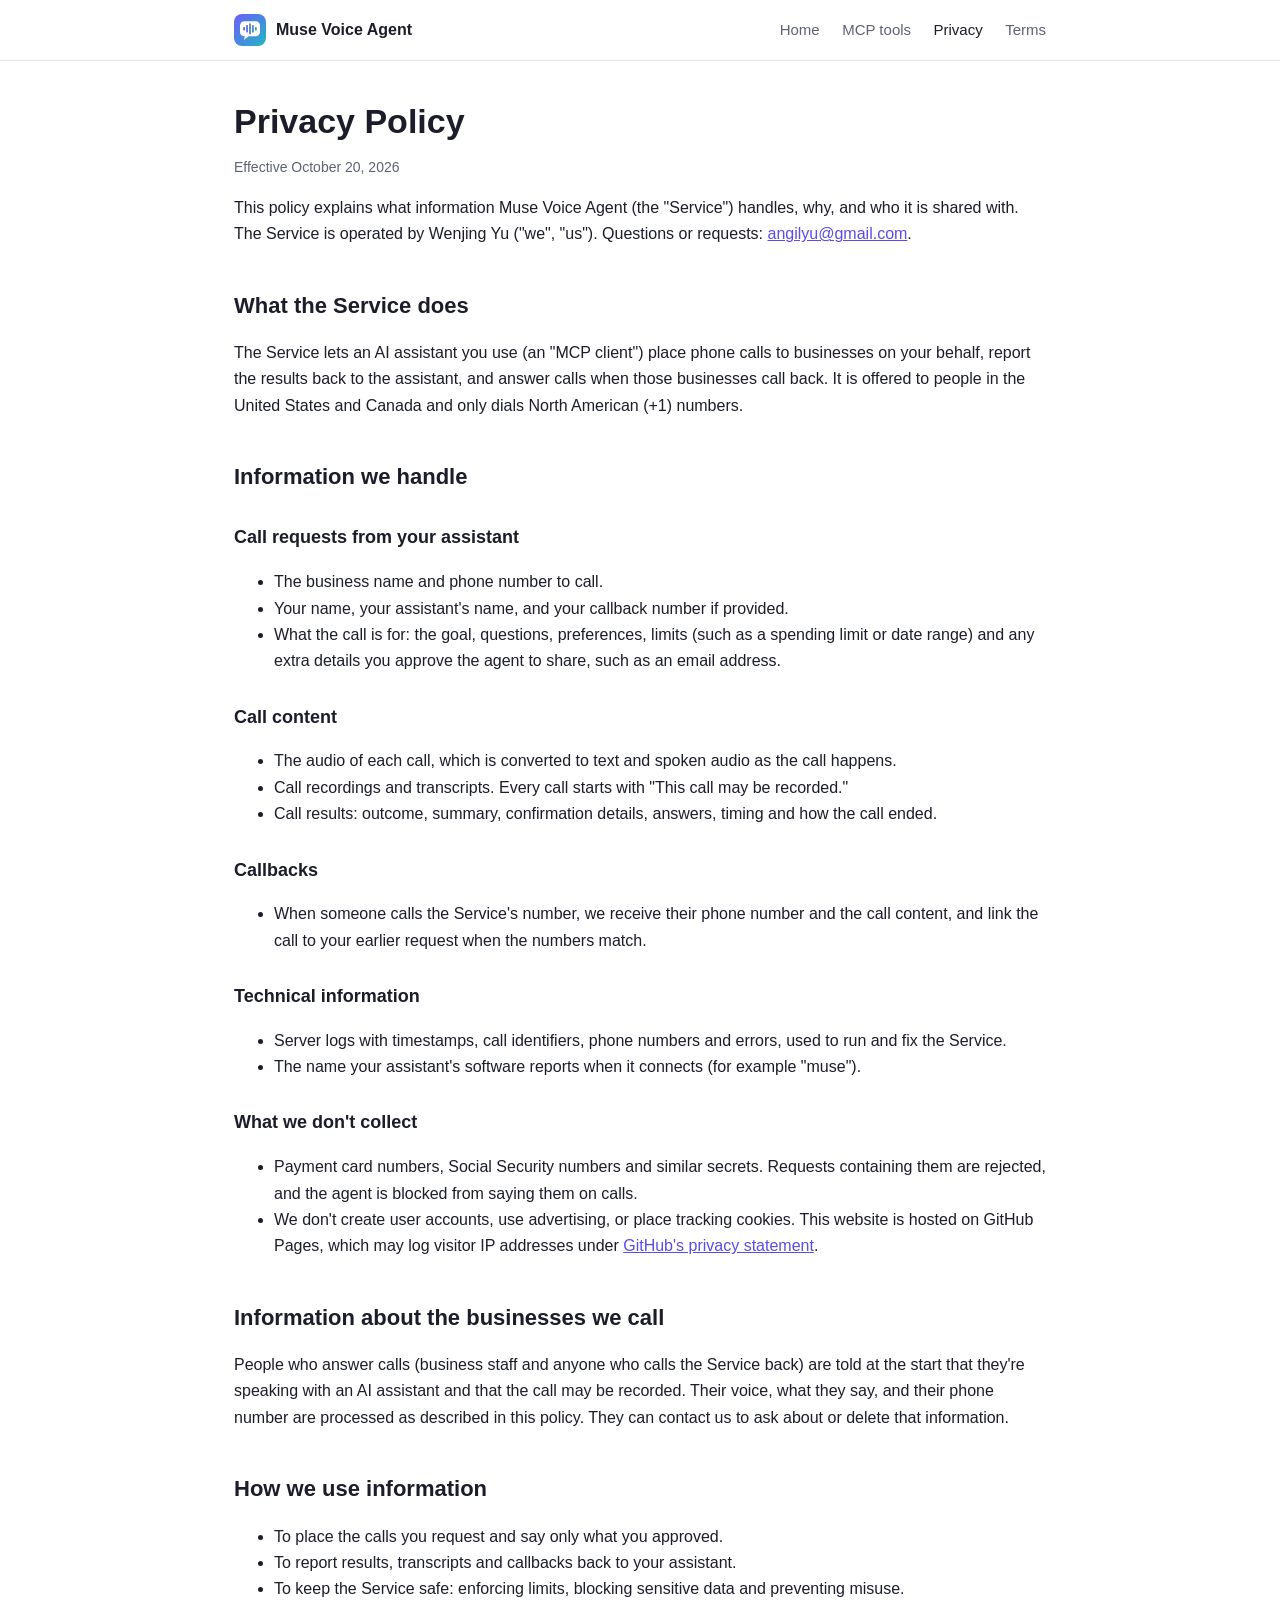
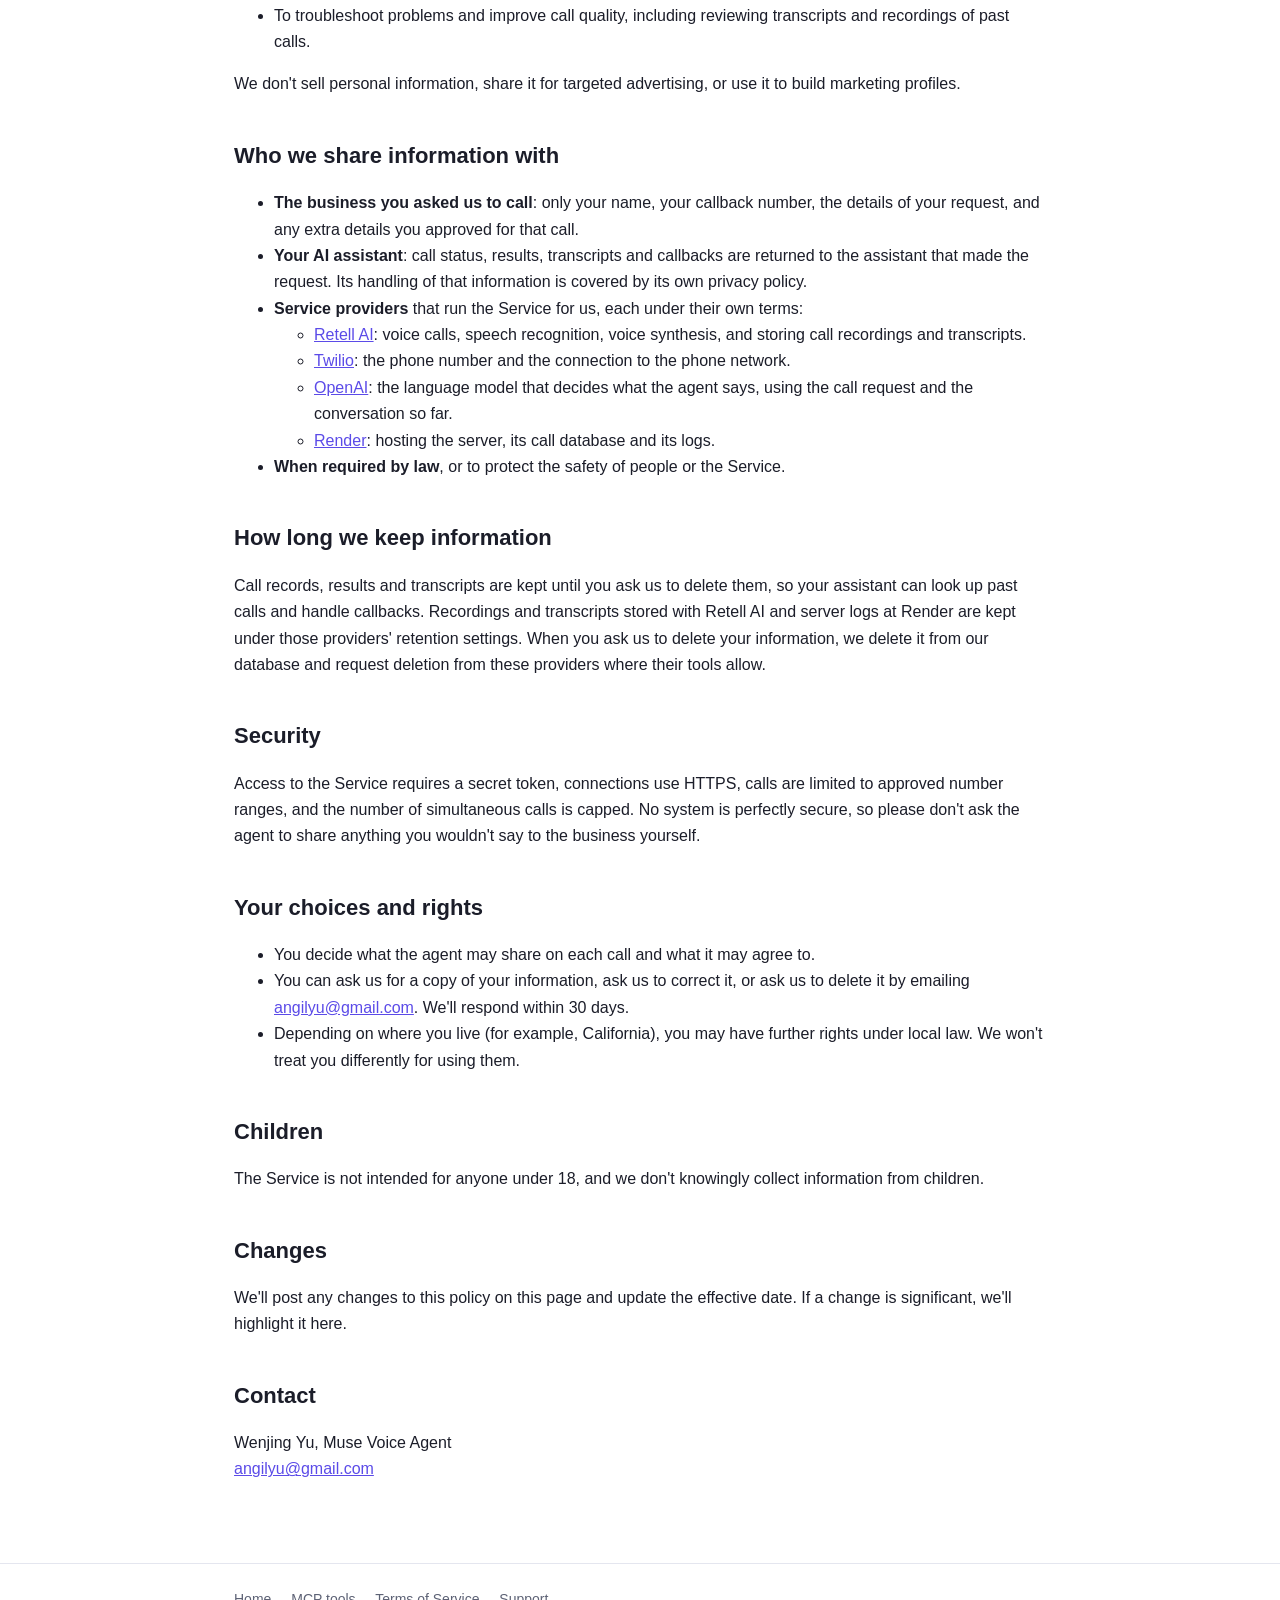
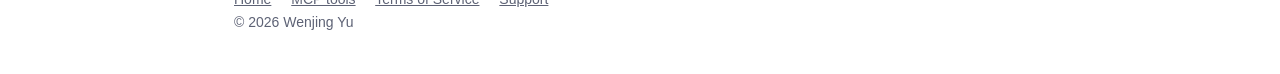
==== docs/privacy.html @ 7538cab0 "Add public website: product page, MCP tool docs, privacy policy, terms and icon Static site in docs/" ====
<!doctype html>
<html lang="en">
<head>
  <meta charset="utf-8">
  <meta name="viewport" content="width=device-width, initial-scale=1">
  <title>Privacy Policy | Muse Voice Agent</title>
  <link rel="icon" type="image/svg+xml" href="icon.svg">
  <link rel="icon" type="image/png" href="icon-512.png">
  <link rel="stylesheet" href="style.css">
</head>
<body>
  <header class="site">
    <div class="wrap">
      <a class="brand" href="./"><img src="icon.svg" alt="">Muse Voice Agent</a>
      <nav>
        <a href="./">Home</a>
        <a href="tools.html">MCP tools</a>
        <a href="privacy.html" aria-current="page">Privacy</a>
        <a href="terms.html">Terms</a>
      </nav>
    </div>
  </header>

  <main class="wrap">
    <h1>Privacy Policy</h1>
    <p class="meta">Effective October 20, 2026</p>

    <p>This policy explains what information Muse Voice Agent (the "Service") handles, why, and who it
      is shared with. The Service is operated by Wenjing Yu ("we", "us"). Questions or requests:
      <a href="mailto:angilyu@gmail.com">angilyu@gmail.com</a>.</p>

    <h2>What the Service does</h2>
    <p>The Service lets an AI assistant you use (an "MCP client") place phone calls to businesses on
      your behalf, report the results back to the assistant, and answer calls when those businesses
      call back. It is offered to people in the United States and Canada and only dials North American
      (+1) numbers.</p>

    <h2>Information we handle</h2>
    <h3>Call requests from your assistant</h3>
    <ul>
      <li>The business name and phone number to call.</li>
      <li>Your name, your assistant's name, and your callback number if provided.</li>
      <li>What the call is for: the goal, questions, preferences, limits (such as a spending limit or
        date range) and any extra details you approve the agent to share, such as an email address.</li>
    </ul>
    <h3>Call content</h3>
    <ul>
      <li>The audio of each call, which is converted to text and spoken audio as the call happens.</li>
      <li>Call recordings and transcripts. Every call starts with "This call may be recorded."</li>
      <li>Call results: outcome, summary, confirmation details, answers, timing and how the call ended.</li>
    </ul>
    <h3>Callbacks</h3>
    <ul>
      <li>When someone calls the Service's number, we receive their phone number and the call content,
        and link the call to your earlier request when the numbers match.</li>
    </ul>
    <h3>Technical information</h3>
    <ul>
      <li>Server logs with timestamps, call identifiers, phone numbers and errors, used to run and fix
        the Service.</li>
      <li>The name your assistant's software reports when it connects (for example "muse").</li>
    </ul>

    <h3>What we don't collect</h3>
    <ul>
      <li>Payment card numbers, Social Security numbers and similar secrets. Requests containing them
        are rejected, and the agent is blocked from saying them on calls.</li>
      <li>We don't create user accounts, use advertising, or place tracking cookies. This website is
        hosted on GitHub Pages, which may log visitor IP addresses under
        <a href="https://docs.github.com/en/site-policy/privacy-policies/github-general-privacy-statement">GitHub's privacy statement</a>.</li>
    </ul>

    <h2>Information about the businesses we call</h2>
    <p>People who answer calls (business staff and anyone who calls the Service back) are told at the
      start that they're speaking with an AI assistant and that the call may be recorded. Their voice,
      what they say, and their phone number are processed as described in this policy. They can
      contact us to ask about or delete that information.</p>

    <h2>How we use information</h2>
    <ul>
      <li>To place the calls you request and say only what you approved.</li>
      <li>To report results, transcripts and callbacks back to your assistant.</li>
      <li>To keep the Service safe: enforcing limits, blocking sensitive data and preventing misuse.</li>
      <li>To troubleshoot problems and improve call quality, including reviewing transcripts and
        recordings of past calls.</li>
    </ul>
    <p>We don't sell personal information, share it for targeted advertising, or use it to build
      marketing profiles.</p>

    <h2>Who we share information with</h2>
    <ul>
      <li><strong>The business you asked us to call</strong>: only your name, your callback number, the
        details of your request, and any extra details you approved for that call.</li>
      <li><strong>Your AI assistant</strong>: call status, results, transcripts and callbacks are returned
        to the assistant that made the request. Its handling of that information is covered by its own
        privacy policy.</li>
      <li><strong>Service providers</strong> that run the Service for us, each under their own terms:
        <ul>
          <li><a href="https://www.retellai.com/privacy-policy">Retell AI</a>: voice calls, speech
            recognition, voice synthesis, and storing call recordings and transcripts.</li>
          <li><a href="https://www.twilio.com/en-us/legal/privacy">Twilio</a>: the phone number and the
            connection to the phone network.</li>
          <li><a href="https://openai.com/policies/privacy-policy/">OpenAI</a>: the language model that
            decides what the agent says, using the call request and the conversation so far.</li>
          <li><a href="https://render.com/privacy">Render</a>: hosting the server, its call database and
            its logs.</li>
        </ul>
      </li>
      <li><strong>When required by law</strong>, or to protect the safety of people or the Service.</li>
    </ul>

    <h2>How long we keep information</h2>
    <p>Call records, results and transcripts are kept until you ask us to delete them, so your assistant
      can look up past calls and handle callbacks. Recordings and transcripts stored with Retell AI and
      server logs at Render are kept under those providers' retention settings. When you ask us to
      delete your information, we delete it from our database and request deletion from these providers
      where their tools allow.</p>

    <h2>Security</h2>
    <p>Access to the Service requires a secret token, connections use HTTPS, calls are limited to
      approved number ranges, and the number of simultaneous calls is capped. No system is perfectly
      secure, so please don't ask the agent to share anything you wouldn't say to the business
      yourself.</p>

    <h2>Your choices and rights</h2>
    <ul>
      <li>You decide what the agent may share on each call and what it may agree to.</li>
      <li>You can ask us for a copy of your information, ask us to correct it, or ask us to delete it by
        emailing <a href="mailto:angilyu@gmail.com">angilyu@gmail.com</a>. We'll respond within 30 days.</li>
      <li>Depending on where you live (for example, California), you may have further rights under local
        law. We won't treat you differently for using them.</li>
    </ul>

    <h2>Children</h2>
    <p>The Service is not intended for anyone under 18, and we don't knowingly collect information from
      children.</p>

    <h2>Changes</h2>
    <p>We'll post any changes to this policy on this page and update the effective date. If a change is
      significant, we'll highlight it here.</p>

    <h2>Contact</h2>
    <p>Wenjing Yu, Muse Voice Agent<br>
      <a href="mailto:angilyu@gmail.com">angilyu@gmail.com</a></p>
  </main>

  <footer class="site">
    <div class="wrap">
      <a href="./">Home</a>
      <a href="tools.html">MCP tools</a>
      <a href="terms.html">Terms of Service</a>
      <a href="mailto:angilyu@gmail.com">Support</a>
      <div>&copy; 2026 Wenjing Yu</div>
    </div>
  </footer>
</body>
</html>
---- docs/style.css ----
:root {
  --ink: #1b1d29;
  --muted: #5d6275;
  --line: #e4e6ef;
  --accent: #5b4be8;
  --accent-2: #1a9aaa;
  --bg-soft: #f6f7fb;
}

* { box-sizing: border-box; }

body {
  margin: 0;
  font: 16px/1.65 -apple-system, BlinkMacSystemFont, "Segoe UI", Roboto, Helvetica, Arial, sans-serif;
  color: var(--ink);
  background: #fff;
}

a { color: var(--accent); }

header.site {
  border-bottom: 1px solid var(--line);
  background: #fff;
}

header.site .wrap {
  display: flex;
  align-items: center;
  justify-content: space-between;
  gap: 16px;
  flex-wrap: wrap;
  padding-top: 14px;
  padding-bottom: 14px;
}

.brand {
  display: flex;
  align-items: center;
  gap: 10px;
  font-weight: 700;
  color: var(--ink);
  text-decoration: none;
}

.brand img { width: 32px; height: 32px; border-radius: 8px; }

nav a {
  margin-left: 18px;
  color: var(--muted);
  text-decoration: none;
  font-size: 15px;
}

nav a:hover, nav a[aria-current="page"] { color: var(--ink); }

.wrap { max-width: 860px; margin: 0 auto; padding: 0 24px; }

main.wrap { padding-top: 40px; padding-bottom: 64px; }

h1 { font-size: 34px; line-height: 1.2; margin: 0 0 12px; }
h2 { font-size: 22px; margin: 40px 0 10px; }
h3 { font-size: 18px; margin: 28px 0 8px; }

.lede { font-size: 19px; color: var(--muted); margin: 0 0 28px; }
.meta { color: var(--muted); font-size: 14px; }

.hero {
  display: flex;
  align-items: center;
  gap: 28px;
  margin-bottom: 8px;
}

.hero img { width: 112px; height: 112px; border-radius: 24px; flex: none; }

.cards {
  display: grid;
  grid-template-columns: repeat(auto-fit, minmax(230px, 1fr));
  gap: 16px;
  margin: 20px 0;
}

.card {
  border: 1px solid var(--line);
  border-radius: 12px;
  padding: 16px 18px;
  background: var(--bg-soft);
}

.card h3 { margin-top: 0; font-size: 16px; }
.card p { margin: 0; color: var(--muted); font-size: 15px; }

code {
  font: 14px/1.4 ui-monospace, SFMono-Regular, Menlo, Consolas, monospace;
  background: var(--bg-soft);
  border: 1px solid var(--line);
  border-radius: 5px;
  padding: 1px 5px;
}

pre {
  background: #14151f;
  color: #e9eaf2;
  border-radius: 10px;
  padding: 16px;
  overflow-x: auto;
}

h2 code, h3 code { font-size: 0.9em; background: none; border: 0; padding: 0; }

pre code { background: none; border: 0; padding: 0; color: inherit; }

table {
  width: 100%;
  border-collapse: collapse;
  margin: 12px 0 20px;
  font-size: 15px;
}

th, td {
  text-align: left;
  vertical-align: top;
  border-bottom: 1px solid var(--line);
  padding: 8px 10px;
}

th { background: var(--bg-soft); font-weight: 600; }
td:first-child { white-space: nowrap; }

.note {
  border-left: 4px solid var(--accent-2);
  background: var(--bg-soft);
  padding: 12px 16px;
  border-radius: 0 8px 8px 0;
  margin: 20px 0;
}

.tool { border-top: 1px solid var(--line); padding-top: 8px; }

footer.site {
  border-top: 1px solid var(--line);
  color: var(--muted);
  font-size: 14px;
  padding: 24px 0 40px;
}

footer.site a { color: var(--muted); margin-right: 16px; }

@media (max-width: 600px) {
  .hero { flex-direction: column; align-items: flex-start; }
  nav a { margin: 0 14px 0 0; }
  td:first-child { white-space: normal; }
}
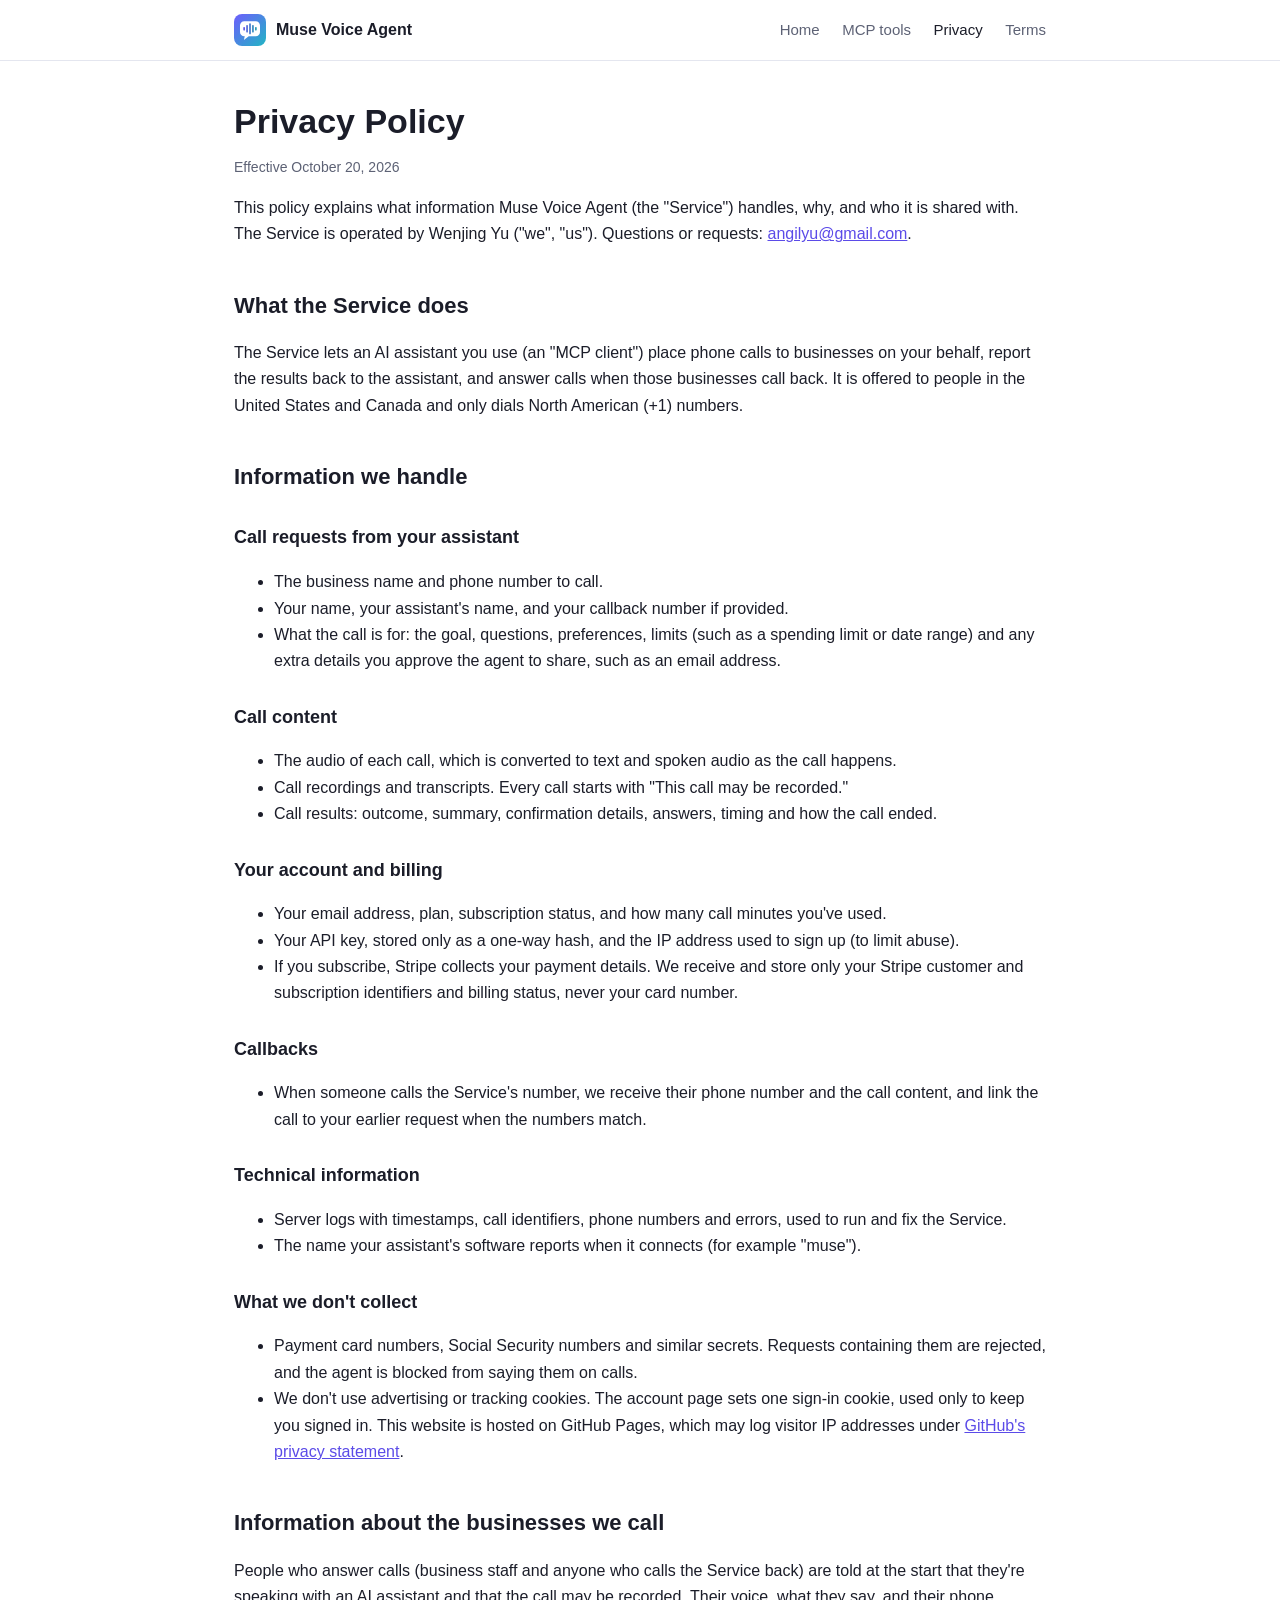
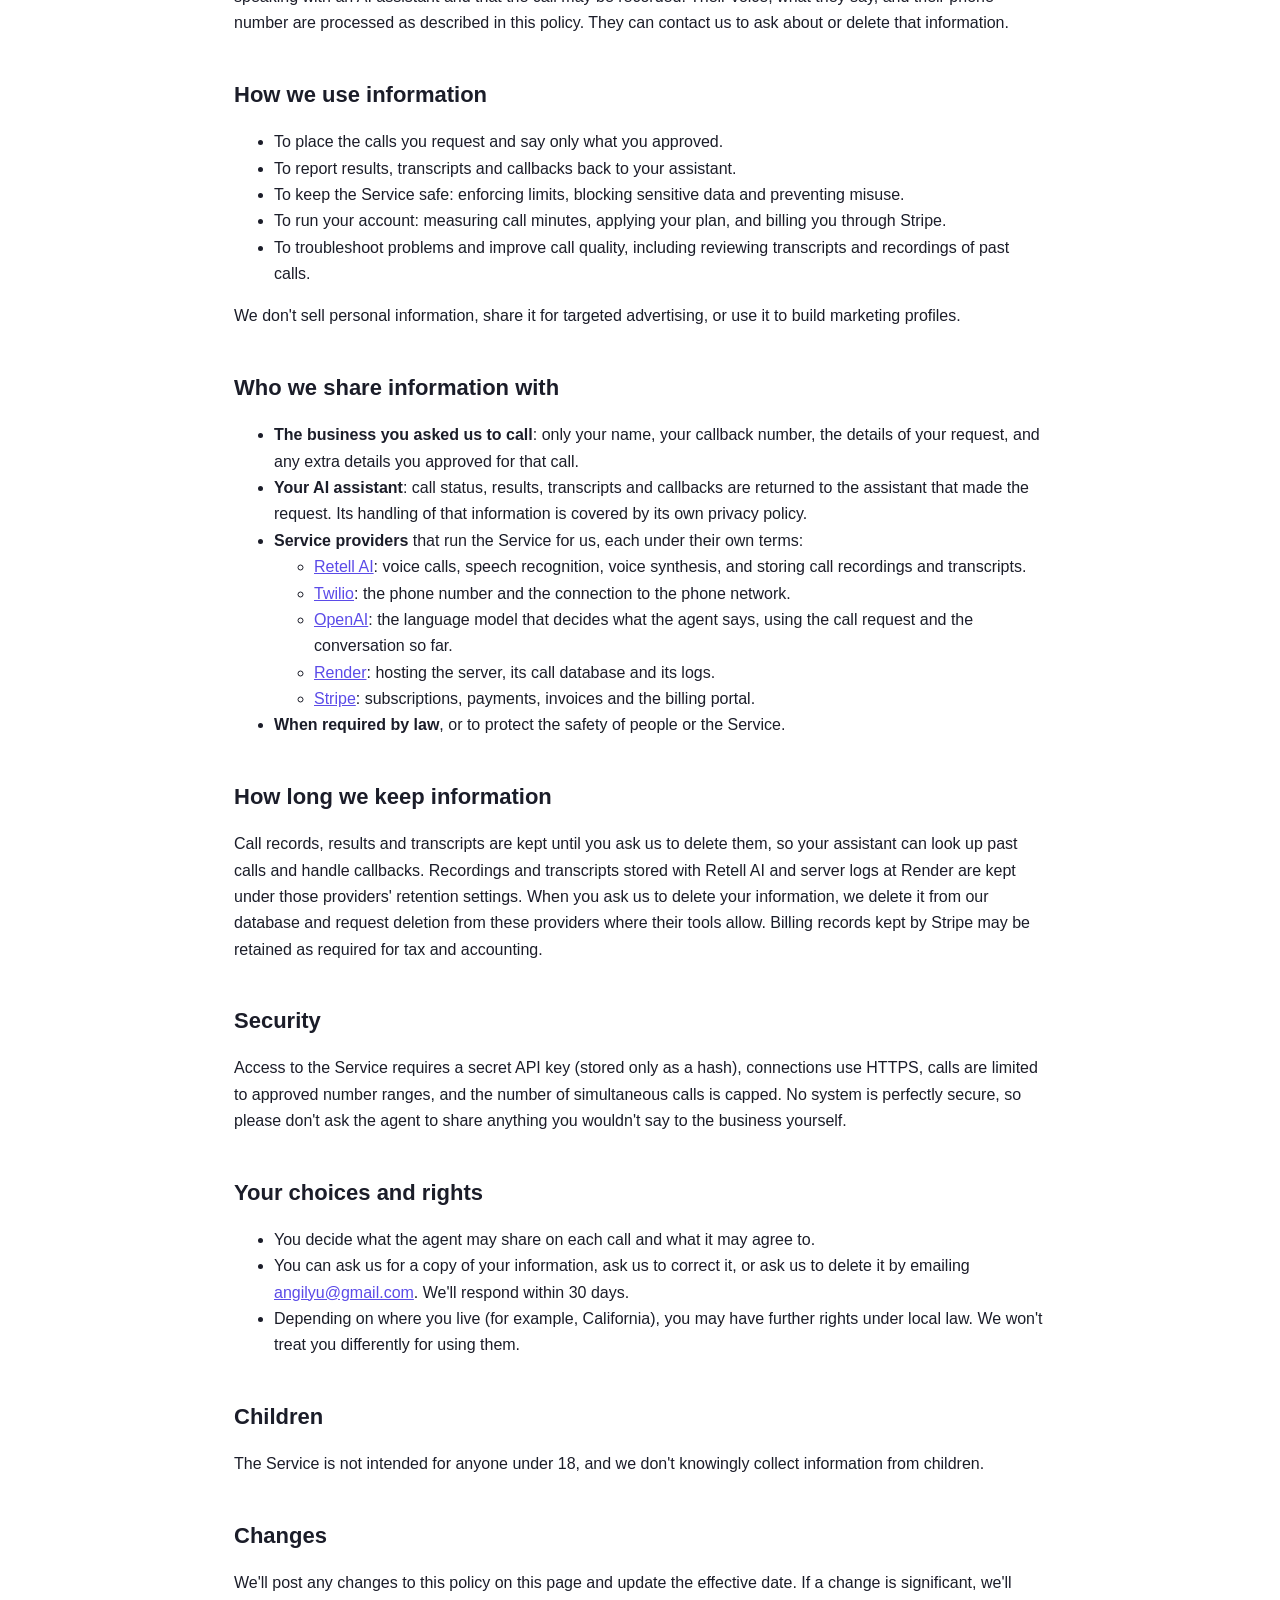
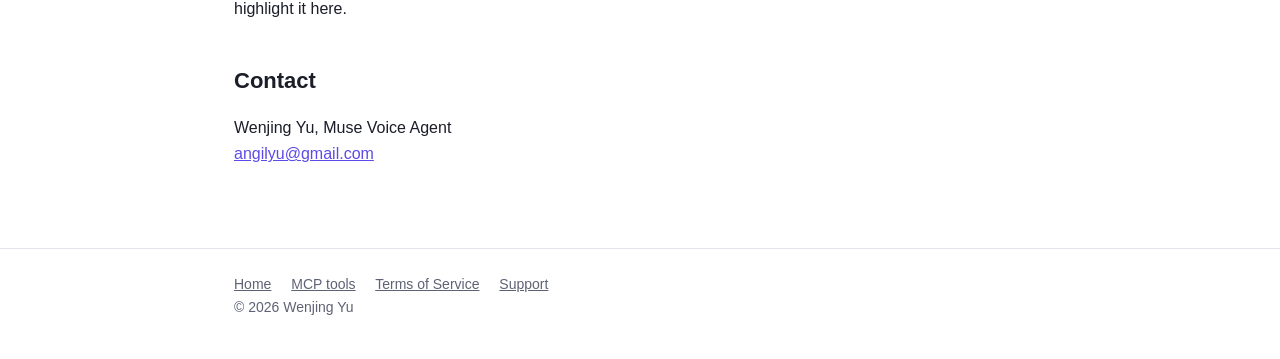
==== commit 361a2d13: "Add accounts and Stripe billing: 10 free minutes, then Starter or Plus plans - Per-user API keys (ha" ====
--- a/docs/privacy.html
+++ b/docs/privacy.html
@@ -49,6 +49,14 @@
       <li>Call recordings and transcripts. Every call starts with "This call may be recorded."</li>
       <li>Call results: outcome, summary, confirmation details, answers, timing and how the call ended.</li>
     </ul>
+    <h3>Your account and billing</h3>
+    <ul>
+      <li>Your email address, plan, subscription status, and how many call minutes you've used.</li>
+      <li>Your API key, stored only as a one-way hash, and the IP address used to sign up (to limit
+        abuse).</li>
+      <li>If you subscribe, Stripe collects your payment details. We receive and store only your Stripe
+        customer and subscription identifiers and billing status, never your card number.</li>
+    </ul>
     <h3>Callbacks</h3>
     <ul>
       <li>When someone calls the Service's number, we receive their phone number and the call content,
@@ -65,7 +73,8 @@
     <ul>
       <li>Payment card numbers, Social Security numbers and similar secrets. Requests containing them
         are rejected, and the agent is blocked from saying them on calls.</li>
-      <li>We don't create user accounts, use advertising, or place tracking cookies. This website is
+      <li>We don't use advertising or tracking cookies. The account page sets one sign-in cookie, used
+        only to keep you signed in. This website is
         hosted on GitHub Pages, which may log visitor IP addresses under
         <a href="https://docs.github.com/en/site-policy/privacy-policies/github-general-privacy-statement">GitHub's privacy statement</a>.</li>
     </ul>
@@ -81,6 +90,8 @@
       <li>To place the calls you request and say only what you approved.</li>
       <li>To report results, transcripts and callbacks back to your assistant.</li>
       <li>To keep the Service safe: enforcing limits, blocking sensitive data and preventing misuse.</li>
+      <li>To run your account: measuring call minutes, applying your plan, and billing you through
+        Stripe.</li>
       <li>To troubleshoot problems and improve call quality, including reviewing transcripts and
         recordings of past calls.</li>
     </ul>
@@ -104,6 +115,8 @@
             decides what the agent says, using the call request and the conversation so far.</li>
           <li><a href="https://render.com/privacy">Render</a>: hosting the server, its call database and
             its logs.</li>
+          <li><a href="https://stripe.com/privacy">Stripe</a>: subscriptions, payments, invoices and the
+            billing portal.</li>
         </ul>
       </li>
       <li><strong>When required by law</strong>, or to protect the safety of people or the Service.</li>
@@ -114,10 +127,11 @@
       can look up past calls and handle callbacks. Recordings and transcripts stored with Retell AI and
       server logs at Render are kept under those providers' retention settings. When you ask us to
       delete your information, we delete it from our database and request deletion from these providers
-      where their tools allow.</p>
+      where their tools allow. Billing records kept by Stripe may be retained as required for tax and
+      accounting.</p>
 
     <h2>Security</h2>
-    <p>Access to the Service requires a secret token, connections use HTTPS, calls are limited to
+    <p>Access to the Service requires a secret API key (stored only as a hash), connections use HTTPS, calls are limited to
       approved number ranges, and the number of simultaneous calls is capped. No system is perfectly
       secure, so please don't ask the agent to share anything you wouldn't say to the business
       yourself.</p>
--- a/docs/style.css
+++ b/docs/style.css
@@ -151,3 +151,15 @@
   nav a { margin: 0 14px 0 0; }
   td:first-child { white-space: normal; }
 }
+
+a.button {
+  display: inline-block;
+  padding: 10px 18px;
+  border-radius: 8px;
+  background: var(--accent);
+  color: #fff;
+  font-weight: 600;
+  text-decoration: none;
+}
+
+a.button:hover { background: #4a3bd0; }
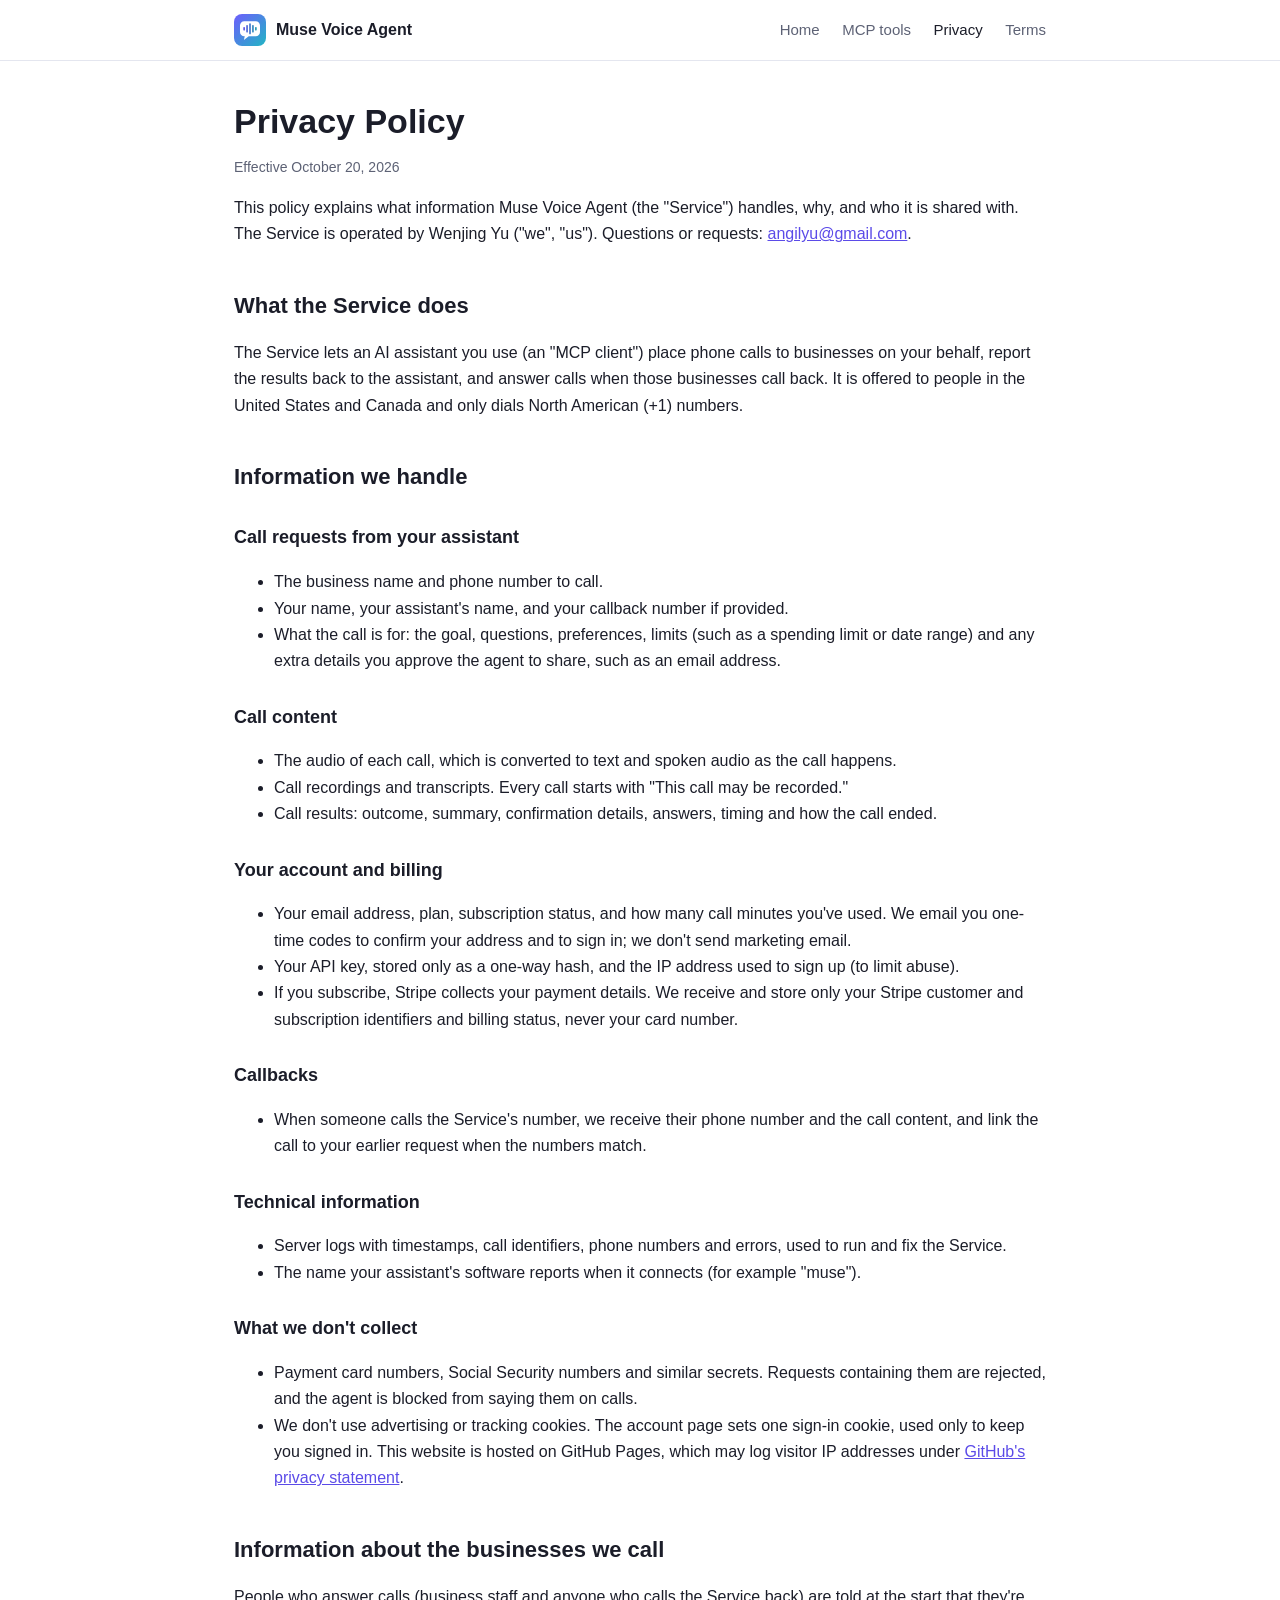
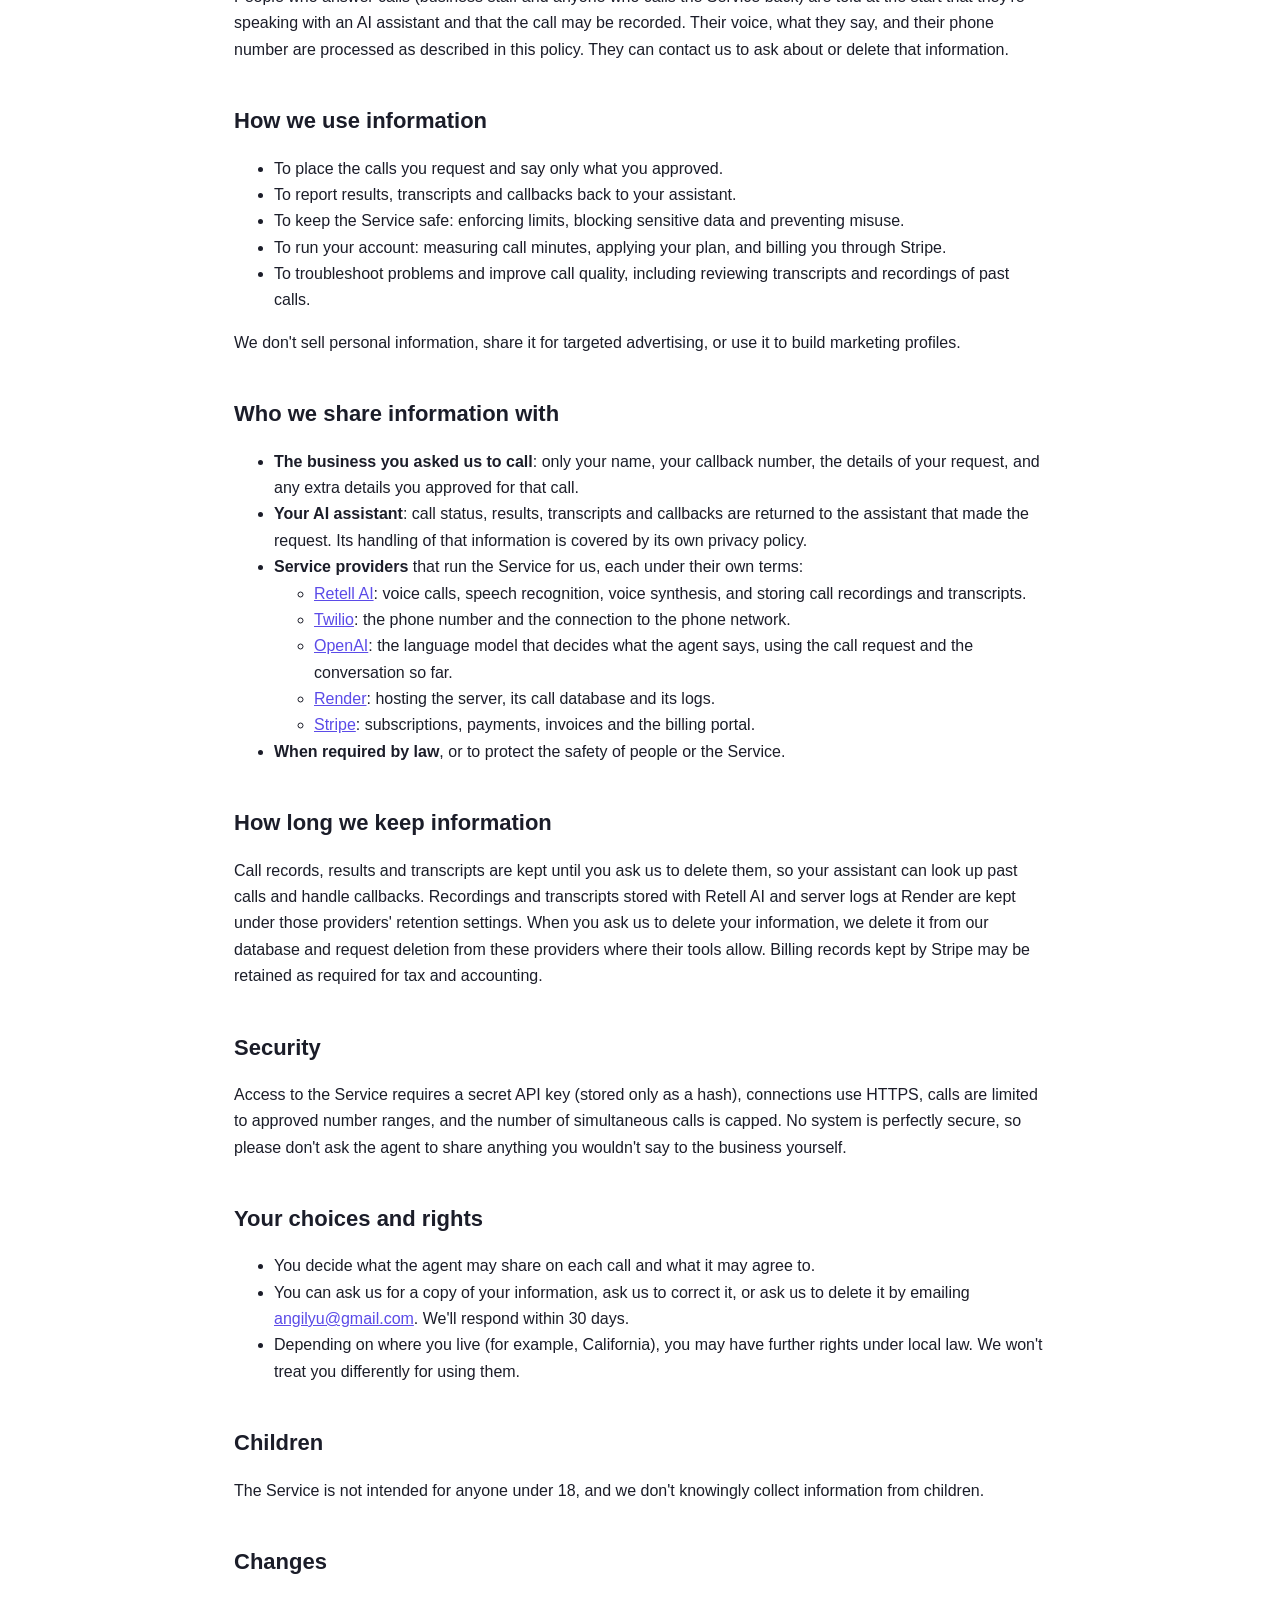
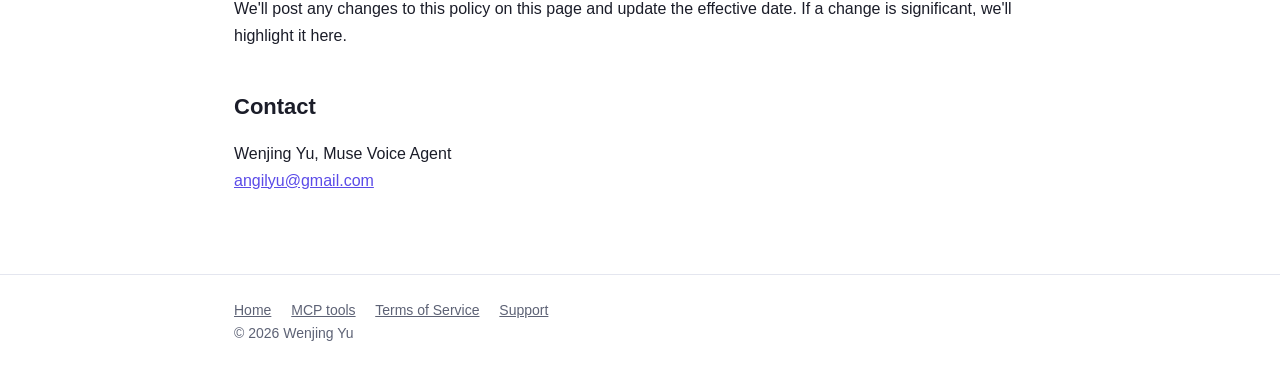
==== commit a855d22a: "End calls that run 20 min past the user's minutes; verify sign-up emails - Each metered call stores " ====
--- a/docs/privacy.html
+++ b/docs/privacy.html
@@ -51,7 +51,9 @@
     </ul>
     <h3>Your account and billing</h3>
     <ul>
-      <li>Your email address, plan, subscription status, and how many call minutes you've used.</li>
+      <li>Your email address, plan, subscription status, and how many call minutes you've used. We
+        email you one-time codes to confirm your address and to sign in; we don't send marketing
+        email.</li>
       <li>Your API key, stored only as a one-way hash, and the IP address used to sign up (to limit
         abuse).</li>
       <li>If you subscribe, Stripe collects your payment details. We receive and store only your Stripe
